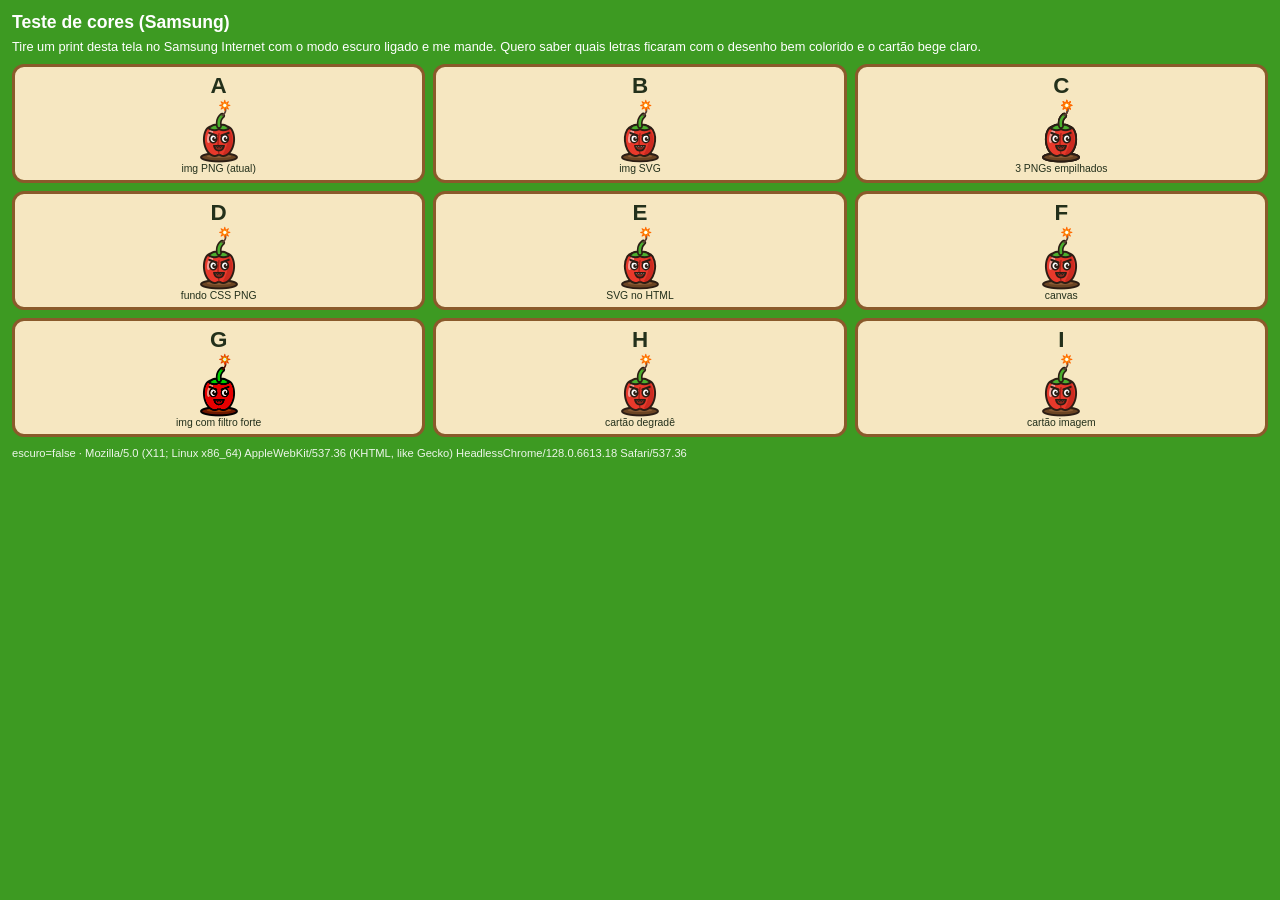
==== teste-cores.html @ 4654dca6 "Página temporária teste-cores.html pra descobrir o que o modo escuro do Samsung Internet não estraga" ====
<!doctype html>
<html lang="pt-BR">
<head>
<meta charset="utf-8">
<meta name="viewport" content="width=device-width, initial-scale=1">
<title>Teste de cores</title>
<!-- Página temporária: descobre qual jeito de desenhar o modo escuro do Samsung Internet não estraga. -->
<style>
  body { margin: 0; padding: 12px; font: 14px "Trebuchet MS", sans-serif; color: #fff; background: #3d9a22; }
  h1 { font-size: 1.1rem; margin: 0 0 6px; }
  p { margin: 0 0 10px; font-size: .8rem; }
  .g { display: grid; grid-template-columns: repeat(3, 1fr); gap: 8px; }
  .c { background: #f6e7c1; color: #23301b; border: 3px solid #8a5a2b; border-radius: 12px; padding: 6px 2px; text-align: center; }
  .c b { display: block; font-size: 1.4rem; }
  .c small { display: block; font-size: .65rem; }
  .s { width: 64px; height: 64px; margin: 0 auto; display: block; position: relative; }
  .s img, .s canvas, .s svg { width: 64px; height: 64px; display: block; }
  .pilha img { position: absolute; inset: 0; }
  .filtro img { filter: contrast(1.6) saturate(1.5) brightness(.9); }
  .bg { background-size: contain; background-repeat: no-repeat; background-position: center; }
  .card-grad { background: linear-gradient(#f6e7c1, #f6e7c1); }
  .card-img { background-color: transparent; background-repeat: repeat; }
  #info { font-size: .7rem; opacity: .9; word-break: break-all; margin-top: 10px; }
</style>
</head>
<body>
<h1>Teste de cores (Samsung)</h1>
<p>Tire um print desta tela no Samsung Internet com o modo escuro ligado e me mande. Quero saber quais letras ficaram com o desenho bem colorido e o cartão bege claro.</p>
<div class="g" id="g"></div>
<div id="info"></div>
<script type="module">
import { urlArte } from './js/arte.js';

const svgUrl = urlArte('u', 'pimentao');
const g = document.getElementById('g');
const carregar = (src) => new Promise((ok) => { const i = new Image(); i.onload = () => ok(i); i.src = src; });
const img = await carregar(svgUrl);
const tela = document.createElement('canvas');
tela.width = tela.height = 256;
tela.getContext('2d').drawImage(img, 0, 0, 256, 256);
const png = tela.toDataURL('image/png');
const bege = (() => { const c = document.createElement('canvas'); c.width = c.height = 4; const x = c.getContext('2d'); x.fillStyle = '#f6e7c1'; x.fillRect(0, 0, 4, 4); return c.toDataURL('image/png'); })();
const svgTexto = decodeURIComponent(svgUrl.split(',')[1]);

const casos = [
  ['A', 'img PNG (atual)', `<div class="s"><img src="${png}"></div>`],
  ['B', 'img SVG', `<div class="s"><img src="${svgUrl}"></div>`],
  ['C', '3 PNGs empilhados', `<div class="s pilha"><img src="${png}"><img src="${png}"><img src="${png}"></div>`],
  ['D', 'fundo CSS PNG', `<div class="s bg" style="background-image:url('${png}')"></div>`],
  ['E', 'SVG no HTML', `<div class="s">${svgTexto}</div>`],
  ['F', 'canvas', `<div class="s" data-canvas></div>`],
  ['G', 'img com filtro forte', `<div class="s filtro"><img src="${png}"></div>`],
  ['H', 'cartão degradê', `<div class="s"><img src="${png}"></div>`, 'card-grad'],
  ['I', 'cartão imagem', `<div class="s"><img src="${png}"></div>`, 'card-img'],
];
for (const [letra, nome, miolo, extra] of casos) {
  const d = document.createElement('div');
  d.className = `c ${extra || ''}`;
  if (extra === 'card-img') d.style.backgroundImage = `url('${bege}')`;
  d.innerHTML = `<b>${letra}</b>${miolo}<small>${nome}</small>`;
  g.append(d);
}
const alvo = g.querySelector('[data-canvas]');
const cv = document.createElement('canvas');
cv.width = cv.height = 128;
cv.getContext('2d').drawImage(tela, 0, 0, 128, 128);
alvo.append(cv);

document.getElementById('info').textContent =
  `escuro=${matchMedia('(prefers-color-scheme: dark)').matches} · ${navigator.userAgent}`;
</script>
</body>
</html>
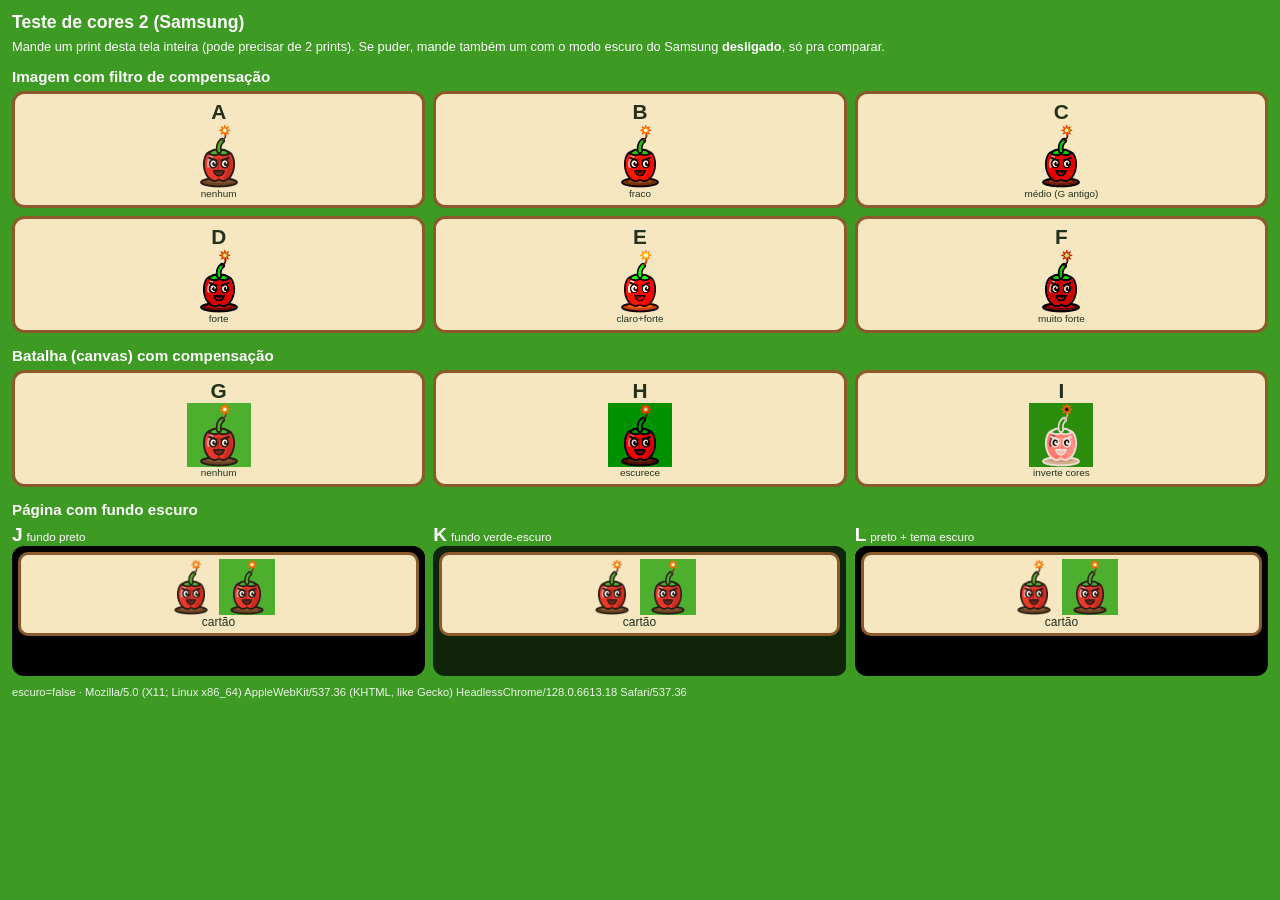
==== commit db4ba384: "Teste de cores 2: doses de filtro e fundo escuro (v0.14.6) Co-Authored-By: Claude Opus 5.5 <noreply@" ====
--- a/teste-cores.html
+++ b/teste-cores.html
@@ -3,68 +3,92 @@
 <head>
 <meta charset="utf-8">
 <meta name="viewport" content="width=device-width, initial-scale=1">
-<title>Teste de cores</title>
-<!-- Página temporária: descobre qual jeito de desenhar o modo escuro do Samsung Internet não estraga. -->
+<title>Teste de cores 2</title>
+<!-- Página temporária: descobre como contornar o modo escuro forçado do Samsung Internet. -->
 <style>
   body { margin: 0; padding: 12px; font: 14px "Trebuchet MS", sans-serif; color: #fff; background: #3d9a22; }
   h1 { font-size: 1.1rem; margin: 0 0 6px; }
-  p { margin: 0 0 10px; font-size: .8rem; }
+  h2 { font-size: .95rem; margin: 14px 0 6px; }
+  p { margin: 0 0 8px; font-size: .8rem; }
   .g { display: grid; grid-template-columns: repeat(3, 1fr); gap: 8px; }
   .c { background: #f6e7c1; color: #23301b; border: 3px solid #8a5a2b; border-radius: 12px; padding: 6px 2px; text-align: center; }
-  .c b { display: block; font-size: 1.4rem; }
-  .c small { display: block; font-size: .65rem; }
-  .s { width: 64px; height: 64px; margin: 0 auto; display: block; position: relative; }
-  .s img, .s canvas, .s svg { width: 64px; height: 64px; display: block; }
-  .pilha img { position: absolute; inset: 0; }
-  .filtro img { filter: contrast(1.6) saturate(1.5) brightness(.9); }
-  .bg { background-size: contain; background-repeat: no-repeat; background-position: center; }
-  .card-grad { background: linear-gradient(#f6e7c1, #f6e7c1); }
-  .card-img { background-color: transparent; background-repeat: repeat; }
+  .c b { display: block; font-size: 1.3rem; }
+  .c small { display: block; font-size: .62rem; }
+  .s { width: 64px; height: 64px; margin: 0 auto; display: block; }
+  .s img, .s canvas { width: 64px; height: 64px; display: block; }
+  iframe { width: 100%; height: 130px; border: 0; border-radius: 12px; display: block; }
   #info { font-size: .7rem; opacity: .9; word-break: break-all; margin-top: 10px; }
 </style>
 </head>
 <body>
-<h1>Teste de cores (Samsung)</h1>
-<p>Tire um print desta tela no Samsung Internet com o modo escuro ligado e me mande. Quero saber quais letras ficaram com o desenho bem colorido e o cartão bege claro.</p>
-<div class="g" id="g"></div>
+<h1>Teste de cores 2 (Samsung)</h1>
+<p>Mande um print desta tela inteira (pode precisar de 2 prints). Se puder, mande também um com o modo escuro do Samsung <b>desligado</b>, só pra comparar.</p>
+<h2>Imagem com filtro de compensação</h2>
+<div class="g" id="g1"></div>
+<h2>Batalha (canvas) com compensação</h2>
+<div class="g" id="g2"></div>
+<h2>Página com fundo escuro</h2>
+<div class="g" id="g3"></div>
 <div id="info"></div>
 <script type="module">
 import { urlArte } from './js/arte.js';
 
-const svgUrl = urlArte('u', 'pimentao');
-const g = document.getElementById('g');
 const carregar = (src) => new Promise((ok) => { const i = new Image(); i.onload = () => ok(i); i.src = src; });
-const img = await carregar(svgUrl);
+const img = await carregar(urlArte('u', 'pimentao'));
 const tela = document.createElement('canvas');
 tela.width = tela.height = 256;
 tela.getContext('2d').drawImage(img, 0, 0, 256, 256);
 const png = tela.toDataURL('image/png');
-const bege = (() => { const c = document.createElement('canvas'); c.width = c.height = 4; const x = c.getContext('2d'); x.fillStyle = '#f6e7c1'; x.fillRect(0, 0, 4, 4); return c.toDataURL('image/png'); })();
-const svgTexto = decodeURIComponent(svgUrl.split(',')[1]);
 
-const casos = [
-  ['A', 'img PNG (atual)', `<div class="s"><img src="${png}"></div>`],
-  ['B', 'img SVG', `<div class="s"><img src="${svgUrl}"></div>`],
-  ['C', '3 PNGs empilhados', `<div class="s pilha"><img src="${png}"><img src="${png}"><img src="${png}"></div>`],
-  ['D', 'fundo CSS PNG', `<div class="s bg" style="background-image:url('${png}')"></div>`],
-  ['E', 'SVG no HTML', `<div class="s">${svgTexto}</div>`],
-  ['F', 'canvas', `<div class="s" data-canvas></div>`],
-  ['G', 'img com filtro forte', `<div class="s filtro"><img src="${png}"></div>`],
-  ['H', 'cartão degradê', `<div class="s"><img src="${png}"></div>`, 'card-grad'],
-  ['I', 'cartão imagem', `<div class="s"><img src="${png}"></div>`, 'card-img'],
+const cartao = (letra, miolo, nome) => `<div class="c"><b>${letra}</b><div class="s">${miolo}</div><small>${nome}</small></div>`;
+
+// 1) <img> com filtros de força diferente
+const filtros = [
+  ['A', 'nenhum', 'none'],
+  ['B', 'fraco', 'contrast(1.3) saturate(1.3)'],
+  ['C', 'médio (G antigo)', 'contrast(1.6) saturate(1.5) brightness(.9)'],
+  ['D', 'forte', 'contrast(2) saturate(1.8) brightness(.85)'],
+  ['E', 'claro+forte', 'brightness(1.35) contrast(1.6) saturate(1.6)'],
+  ['F', 'muito forte', 'contrast(2.6) saturate(2.2) brightness(.8)'],
 ];
-for (const [letra, nome, miolo, extra] of casos) {
+document.getElementById('g1').innerHTML = filtros.map(([l, n, f]) => cartao(l, `<img src="${png}" style="filter:${f}">`, n)).join('');
+
+// 2) canvas (como a batalha) com filtros
+const filtrosCanvas = [
+  ['G', 'nenhum', 'none'],
+  ['H', 'escurece', 'brightness(.75) contrast(1.4) saturate(1.4)'],
+  ['I', 'inverte cores', 'invert(1) hue-rotate(180deg)'],
+];
+document.getElementById('g2').innerHTML = filtrosCanvas.map(([l, n, f]) => cartao(l, `<canvas width="128" height="128" style="filter:${f}"></canvas>`, n)).join('');
+document.querySelectorAll('#g2 canvas').forEach((c) => {
+  const x = c.getContext('2d');
+  x.fillStyle = '#4caf2e';
+  x.fillRect(0, 0, 128, 128);
+  x.drawImage(tela, 0, 0, 128, 128);
+});
+
+// 3) página inteira com fundo escuro (iframe = outra página)
+const pagina = (fundo, meta) => `<!doctype html><html><head><meta charset="utf-8">${meta}
+<style>html,body{margin:0;background:${fundo};font:12px sans-serif;color:#fff;text-align:center}
+.c{background:#f6e7c1;color:#23301b;border:3px solid #8a5a2b;border-radius:10px;margin:6px;padding:4px}
+img,canvas{width:56px;height:56px;vertical-align:middle}</style></head>
+<body><div class="c"><img src="${png}"><canvas width="112" height="112"></canvas><br>cartão</div>
+<script>const c=document.querySelector('canvas').getContext('2d');c.fillStyle='#4caf2e';c.fillRect(0,0,112,112);
+const i=new Image();i.onload=()=>c.drawImage(i,0,0,112,112);i.src=document.querySelector('img').src;<\/script></body></html>`;
+const frames = [
+  ['J', 'fundo preto', pagina('#000', '')],
+  ['K', 'fundo verde-escuro', pagina('#10240a', '')],
+  ['L', 'preto + tema escuro', pagina('#000', '<meta name="color-scheme" content="dark"><style>:root{color-scheme:dark}</style>')],
+];
+const g3 = document.getElementById('g3');
+for (const [l, n, html] of frames) {
   const d = document.createElement('div');
-  d.className = `c ${extra || ''}`;
-  if (extra === 'card-img') d.style.backgroundImage = `url('${bege}')`;
-  d.innerHTML = `<b>${letra}</b>${miolo}<small>${nome}</small>`;
-  g.append(d);
+  d.innerHTML = `<b style="font-size:1.2rem">${l}</b> <small>${n}</small>`;
+  const f = document.createElement('iframe');
+  f.srcdoc = html;
+  d.append(f);
+  g3.append(d);
 }
-const alvo = g.querySelector('[data-canvas]');
-const cv = document.createElement('canvas');
-cv.width = cv.height = 128;
-cv.getContext('2d').drawImage(tela, 0, 0, 128, 128);
-alvo.append(cv);
 
 document.getElementById('info').textContent =
   `escuro=${matchMedia('(prefers-color-scheme: dark)').matches} · ${navigator.userAgent}`;
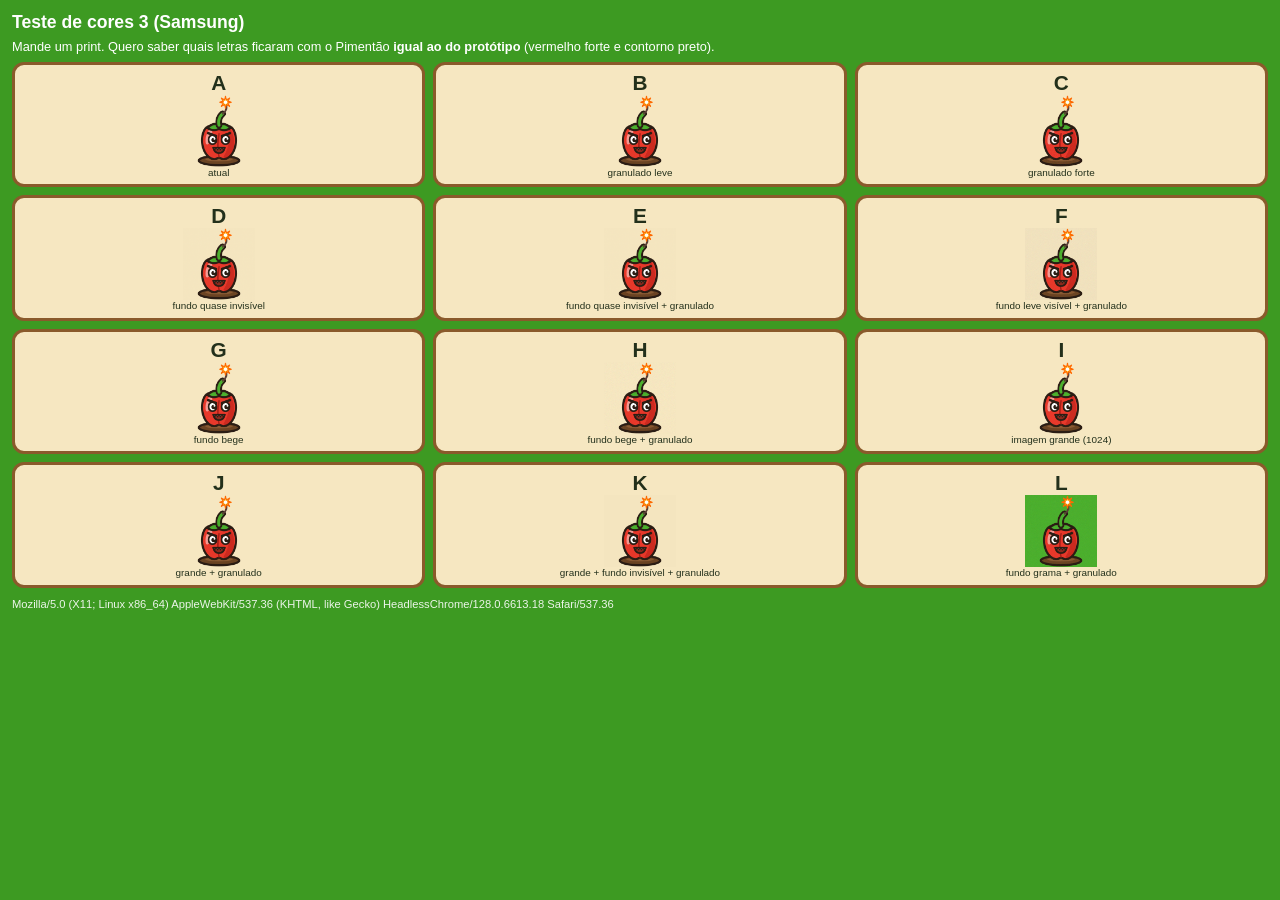
==== commit 68cb5996: "Teste de cores 3: imagens com cara de foto pra escapar do filtro do Samsung (v0.14.9) Co-Authored-By" ====
--- a/teste-cores.html
+++ b/teste-cores.html
@@ -3,95 +3,77 @@
 <head>
 <meta charset="utf-8">
 <meta name="viewport" content="width=device-width, initial-scale=1">
-<title>Teste de cores 2</title>
-<!-- Página temporária: descobre como contornar o modo escuro forçado do Samsung Internet. -->
+<title>Teste de cores 3</title>
+<!-- Página temporária: o modo escuro do navegador só desbota imagens com cara de "ícone"
+     (fundo transparente, poucas cores). Aqui testamos versões com cara de "foto". -->
 <style>
   body { margin: 0; padding: 12px; font: 14px "Trebuchet MS", sans-serif; color: #fff; background: #3d9a22; }
   h1 { font-size: 1.1rem; margin: 0 0 6px; }
-  h2 { font-size: .95rem; margin: 14px 0 6px; }
   p { margin: 0 0 8px; font-size: .8rem; }
   .g { display: grid; grid-template-columns: repeat(3, 1fr); gap: 8px; }
   .c { background: #f6e7c1; color: #23301b; border: 3px solid #8a5a2b; border-radius: 12px; padding: 6px 2px; text-align: center; }
   .c b { display: block; font-size: 1.3rem; }
-  .c small { display: block; font-size: .62rem; }
-  .s { width: 64px; height: 64px; margin: 0 auto; display: block; }
-  .s img, .s canvas { width: 64px; height: 64px; display: block; }
-  iframe { width: 100%; height: 130px; border: 0; border-radius: 12px; display: block; }
+  .c small { display: block; font-size: .62rem; line-height: 1.15; }
+  .c img { width: 72px; height: 72px; display: block; margin: 0 auto; }
   #info { font-size: .7rem; opacity: .9; word-break: break-all; margin-top: 10px; }
 </style>
 </head>
 <body>
-<h1>Teste de cores 2 (Samsung)</h1>
-<p>Mande um print desta tela inteira (pode precisar de 2 prints). Se puder, mande também um com o modo escuro do Samsung <b>desligado</b>, só pra comparar.</p>
-<h2>Imagem com filtro de compensação</h2>
-<div class="g" id="g1"></div>
-<h2>Batalha (canvas) com compensação</h2>
-<div class="g" id="g2"></div>
-<h2>Página com fundo escuro</h2>
-<div class="g" id="g3"></div>
+<h1>Teste de cores 3 (Samsung)</h1>
+<p>Mande um print. Quero saber quais letras ficaram com o Pimentão <b>igual ao do protótipo</b> (vermelho forte e contorno preto).</p>
+<div class="g" id="g"></div>
 <div id="info"></div>
 <script type="module">
 import { urlArte } from './js/arte.js';
 
 const carregar = (src) => new Promise((ok) => { const i = new Image(); i.onload = () => ok(i); i.src = src; });
-const img = await carregar(urlArte('u', 'pimentao'));
-const tela = document.createElement('canvas');
-tela.width = tela.height = 256;
-tela.getContext('2d').drawImage(img, 0, 0, 256, 256);
-const png = tela.toDataURL('image/png');
+const svg = await carregar(urlArte('u', 'pimentao'));
 
-const cartao = (letra, miolo, nome) => `<div class="c"><b>${letra}</b><div class="s">${miolo}</div><small>${nome}</small></div>`;
-
-// 1) <img> com filtros de força diferente
-const filtros = [
-  ['A', 'nenhum', 'none'],
-  ['B', 'fraco', 'contrast(1.3) saturate(1.3)'],
-  ['C', 'médio (G antigo)', 'contrast(1.6) saturate(1.5) brightness(.9)'],
-  ['D', 'forte', 'contrast(2) saturate(1.8) brightness(.85)'],
-  ['E', 'claro+forte', 'brightness(1.35) contrast(1.6) saturate(1.6)'],
-  ['F', 'muito forte', 'contrast(2.6) saturate(2.2) brightness(.8)'],
-];
-document.getElementById('g1').innerHTML = filtros.map(([l, n, f]) => cartao(l, `<img src="${png}" style="filter:${f}">`, n)).join('');
-
-// 2) canvas (como a batalha) com filtros
-const filtrosCanvas = [
-  ['G', 'nenhum', 'none'],
-  ['H', 'escurece', 'brightness(.75) contrast(1.4) saturate(1.4)'],
-  ['I', 'inverte cores', 'invert(1) hue-rotate(180deg)'],
-];
-document.getElementById('g2').innerHTML = filtrosCanvas.map(([l, n, f]) => cartao(l, `<canvas width="128" height="128" style="filter:${f}"></canvas>`, n)).join('');
-document.querySelectorAll('#g2 canvas').forEach((c) => {
+// monta um PNG do desenho com as opções pedidas
+function gerar({ lado = 256, fundo = null, ruido = 0, alfaMin = 0 }) {
+  const c = document.createElement('canvas');
+  c.width = c.height = lado;
   const x = c.getContext('2d');
-  x.fillStyle = '#4caf2e';
-  x.fillRect(0, 0, 128, 128);
-  x.drawImage(tela, 0, 0, 128, 128);
-});
-
-// 3) página inteira com fundo escuro (iframe = outra página)
-const pagina = (fundo, meta) => `<!doctype html><html><head><meta charset="utf-8">${meta}
-<style>html,body{margin:0;background:${fundo};font:12px sans-serif;color:#fff;text-align:center}
-.c{background:#f6e7c1;color:#23301b;border:3px solid #8a5a2b;border-radius:10px;margin:6px;padding:4px}
-img,canvas{width:56px;height:56px;vertical-align:middle}</style></head>
-<body><div class="c"><img src="${png}"><canvas width="112" height="112"></canvas><br>cartão</div>
-<script>const c=document.querySelector('canvas').getContext('2d');c.fillStyle='#4caf2e';c.fillRect(0,0,112,112);
-const i=new Image();i.onload=()=>c.drawImage(i,0,0,112,112);i.src=document.querySelector('img').src;<\/script></body></html>`;
-const frames = [
-  ['J', 'fundo preto', pagina('#000', '')],
-  ['K', 'fundo verde-escuro', pagina('#10240a', '')],
-  ['L', 'preto + tema escuro', pagina('#000', '<meta name="color-scheme" content="dark"><style>:root{color-scheme:dark}</style>')],
-];
-const g3 = document.getElementById('g3');
-for (const [l, n, html] of frames) {
-  const d = document.createElement('div');
-  d.innerHTML = `<b style="font-size:1.2rem">${l}</b> <small>${n}</small>`;
-  const f = document.createElement('iframe');
-  f.srcdoc = html;
-  d.append(f);
-  g3.append(d);
+  if (fundo) { x.fillStyle = fundo; x.fillRect(0, 0, lado, lado); }
+  x.drawImage(svg, 0, 0, lado, lado);
+  if (ruido || alfaMin) {
+    const d = x.getImageData(0, 0, lado, lado);
+    const p = d.data;
+    for (let i = 0; i < p.length; i += 4) {
+      if (ruido && p[i + 3] > 0) {
+        const n = () => Math.round((Math.random() * 2 - 1) * ruido);
+        p[i] = Math.max(0, Math.min(255, p[i] + n()));
+        p[i + 1] = Math.max(0, Math.min(255, p[i + 1] + n()));
+        p[i + 2] = Math.max(0, Math.min(255, p[i + 2] + n()));
+      }
+      if (alfaMin && p[i + 3] < alfaMin) {
+        // pixel quase invisível com cor aleatória, pra imagem não parecer "transparente"
+        p[i] = Math.random() * 255; p[i + 1] = Math.random() * 255; p[i + 2] = Math.random() * 255;
+        p[i + 3] = alfaMin;
+      }
+    }
+    x.putImageData(d, 0, 0);
+  }
+  return c.toDataURL('image/png');
 }
 
-document.getElementById('info').textContent =
-  `escuro=${matchMedia('(prefers-color-scheme: dark)').matches} · ${navigator.userAgent}`;
+const casos = [
+  ['A', 'atual', {}],
+  ['B', 'granulado leve', { ruido: 4 }],
+  ['C', 'granulado forte', { ruido: 12 }],
+  ['D', 'fundo quase invisível', { alfaMin: 2 }],
+  ['E', 'fundo quase invisível + granulado', { alfaMin: 2, ruido: 6 }],
+  ['F', 'fundo leve visível + granulado', { alfaMin: 10, ruido: 6 }],
+  ['G', 'fundo bege', { fundo: '#f6e7c1' }],
+  ['H', 'fundo bege + granulado', { fundo: '#f6e7c1', ruido: 6 }],
+  ['I', 'imagem grande (1024)', { lado: 1024 }],
+  ['J', 'grande + granulado', { lado: 1024, ruido: 6 }],
+  ['K', 'grande + fundo invisível + granulado', { lado: 1024, alfaMin: 2, ruido: 6 }],
+  ['L', 'fundo grama + granulado', { fundo: '#4caf2e', ruido: 6 }],
+];
+document.getElementById('g').innerHTML = casos
+  .map(([l, n, o]) => `<div class="c"><b>${l}</b><img src="${gerar(o)}" alt=""><small>${n}</small></div>`).join('');
+document.getElementById('info').textContent = navigator.userAgent;
 </script>
 </body>
 </html>
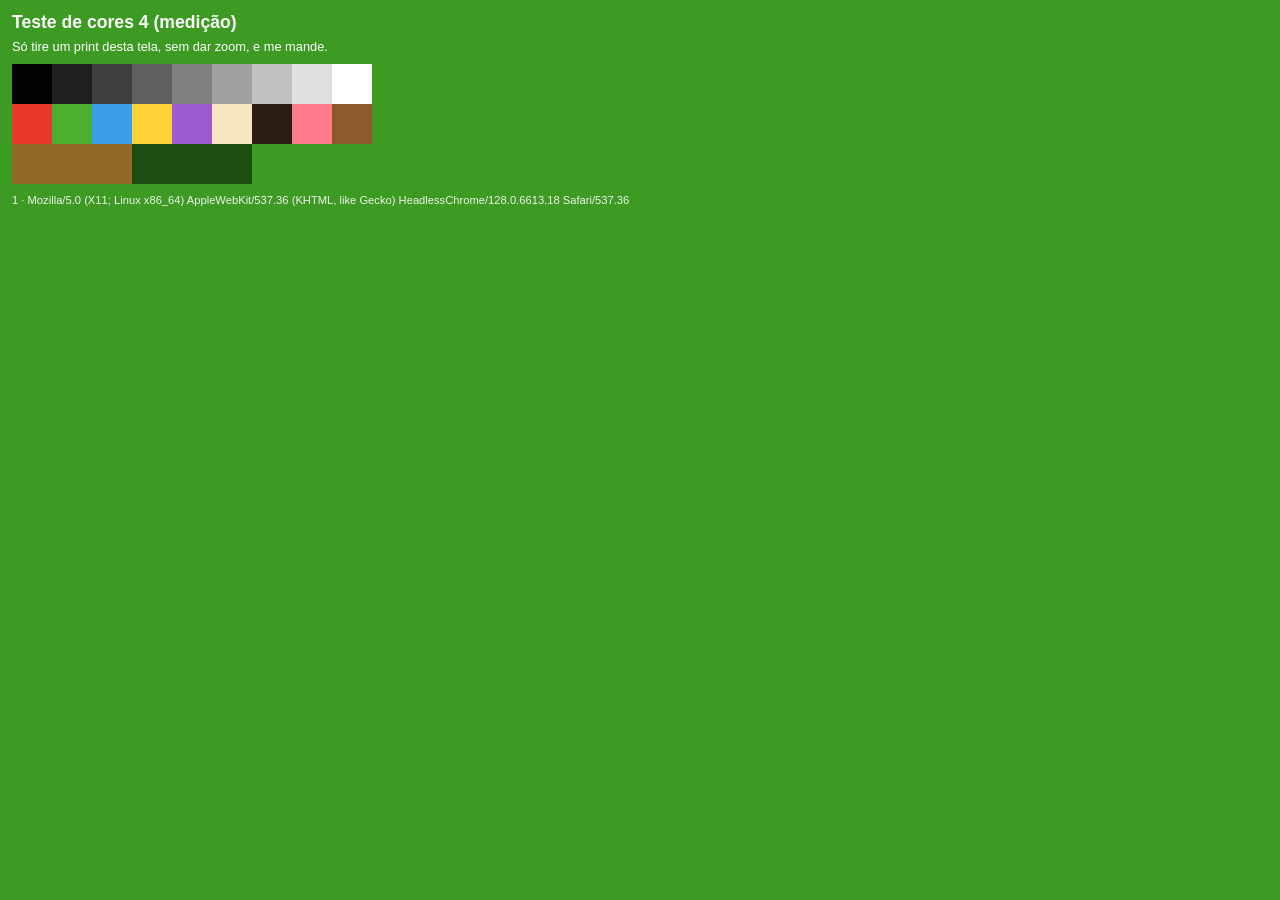
==== commit fda1ca09: "Teste de cores 4: medição das cores pro filtro de correção do Samsung (v0.14.10) Co-Authored-By: Cla" ====
--- a/teste-cores.html
+++ b/teste-cores.html
@@ -3,77 +3,42 @@
 <head>
 <meta charset="utf-8">
 <meta name="viewport" content="width=device-width, initial-scale=1">
-<title>Teste de cores 3</title>
-<!-- Página temporária: o modo escuro do navegador só desbota imagens com cara de "ícone"
-     (fundo transparente, poucas cores). Aqui testamos versões com cara de "foto". -->
+<title>Teste de cores 4</title>
+<!-- Página temporária: mede como o Samsung Internet muda as cores das imagens,
+     pra montar um filtro que desfaz a mudança com precisão. -->
 <style>
   body { margin: 0; padding: 12px; font: 14px "Trebuchet MS", sans-serif; color: #fff; background: #3d9a22; }
   h1 { font-size: 1.1rem; margin: 0 0 6px; }
-  p { margin: 0 0 8px; font-size: .8rem; }
-  .g { display: grid; grid-template-columns: repeat(3, 1fr); gap: 8px; }
-  .c { background: #f6e7c1; color: #23301b; border: 3px solid #8a5a2b; border-radius: 12px; padding: 6px 2px; text-align: center; }
-  .c b { display: block; font-size: 1.3rem; }
-  .c small { display: block; font-size: .62rem; line-height: 1.15; }
-  .c img { width: 72px; height: 72px; display: block; margin: 0 auto; }
+  p { margin: 0 0 10px; font-size: .8rem; }
+  img { display: block; width: 360px; height: 120px; image-rendering: pixelated; }
   #info { font-size: .7rem; opacity: .9; word-break: break-all; margin-top: 10px; }
 </style>
 </head>
 <body>
-<h1>Teste de cores 3 (Samsung)</h1>
-<p>Mande um print. Quero saber quais letras ficaram com o Pimentão <b>igual ao do protótipo</b> (vermelho forte e contorno preto).</p>
-<div class="g" id="g"></div>
+<h1>Teste de cores 4 (medição)</h1>
+<p>Só tire um print desta tela, sem dar zoom, e me mande.</p>
+<img id="amostra" alt="">
 <div id="info"></div>
-<script type="module">
-import { urlArte } from './js/arte.js';
-
-const carregar = (src) => new Promise((ok) => { const i = new Image(); i.onload = () => ok(i); i.src = src; });
-const svg = await carregar(urlArte('u', 'pimentao'));
-
-// monta um PNG do desenho com as opções pedidas
-function gerar({ lado = 256, fundo = null, ruido = 0, alfaMin = 0 }) {
-  const c = document.createElement('canvas');
-  c.width = c.height = lado;
-  const x = c.getContext('2d');
-  if (fundo) { x.fillStyle = fundo; x.fillRect(0, 0, lado, lado); }
-  x.drawImage(svg, 0, 0, lado, lado);
-  if (ruido || alfaMin) {
-    const d = x.getImageData(0, 0, lado, lado);
-    const p = d.data;
-    for (let i = 0; i < p.length; i += 4) {
-      if (ruido && p[i + 3] > 0) {
-        const n = () => Math.round((Math.random() * 2 - 1) * ruido);
-        p[i] = Math.max(0, Math.min(255, p[i] + n()));
-        p[i + 1] = Math.max(0, Math.min(255, p[i + 1] + n()));
-        p[i + 2] = Math.max(0, Math.min(255, p[i + 2] + n()));
-      }
-      if (alfaMin && p[i + 3] < alfaMin) {
-        // pixel quase invisível com cor aleatória, pra imagem não parecer "transparente"
-        p[i] = Math.random() * 255; p[i + 1] = Math.random() * 255; p[i + 2] = Math.random() * 255;
-        p[i + 3] = alfaMin;
-      }
-    }
-    x.putImageData(d, 0, 0);
-  }
-  return c.toDataURL('image/png');
-}
-
-const casos = [
-  ['A', 'atual', {}],
-  ['B', 'granulado leve', { ruido: 4 }],
-  ['C', 'granulado forte', { ruido: 12 }],
-  ['D', 'fundo quase invisível', { alfaMin: 2 }],
-  ['E', 'fundo quase invisível + granulado', { alfaMin: 2, ruido: 6 }],
-  ['F', 'fundo leve visível + granulado', { alfaMin: 10, ruido: 6 }],
-  ['G', 'fundo bege', { fundo: '#f6e7c1' }],
-  ['H', 'fundo bege + granulado', { fundo: '#f6e7c1', ruido: 6 }],
-  ['I', 'imagem grande (1024)', { lado: 1024 }],
-  ['J', 'grande + granulado', { lado: 1024, ruido: 6 }],
-  ['K', 'grande + fundo invisível + granulado', { lado: 1024, alfaMin: 2, ruido: 6 }],
-  ['L', 'fundo grama + granulado', { fundo: '#4caf2e', ruido: 6 }],
+<script>
+// 2 fileiras de 9 quadrados (40x40 cada, em tamanho de tela). Fileira 1: cinzas. Fileira 2: cores do jogo.
+const CORES = [
+  [[0, 0, 0], [32, 32, 32], [64, 64, 64], [96, 96, 96], [128, 128, 128], [160, 160, 160], [192, 192, 192], [224, 224, 224], [255, 255, 255]],
+  [[232, 57, 43], [76, 175, 46], [58, 158, 230], [255, 210, 58], [155, 91, 209], [246, 231, 193], [43, 29, 20], [255, 122, 138], [138, 90, 43]],
 ];
-document.getElementById('g').innerHTML = casos
-  .map(([l, n, o]) => `<div class="c"><b>${l}</b><img src="${gerar(o)}" alt=""><small>${n}</small></div>`).join('');
-document.getElementById('info').textContent = navigator.userAgent;
+const c = document.createElement('canvas');
+c.width = 360; c.height = 120;
+const x = c.getContext('2d');
+x.fillStyle = '#ff00ff'; x.fillRect(0, 0, 360, 120);
+CORES.forEach((linha, j) => linha.forEach(([r, g, b], i) => {
+  x.fillStyle = `rgb(${r},${g},${b})`;
+  x.fillRect(i * 40, j * 40, 40, 40);
+}));
+// faixa de referência transparente embaixo (pra ver o que ele faz com transparência)
+x.clearRect(0, 80, 360, 40);
+x.fillStyle = 'rgba(232,57,43,.5)'; x.fillRect(0, 80, 120, 40);
+x.fillStyle = 'rgba(0,0,0,.5)'; x.fillRect(120, 80, 120, 40);
+document.getElementById('amostra').src = c.toDataURL('image/png');
+document.getElementById('info').textContent = `${window.devicePixelRatio} · ${navigator.userAgent}`;
 </script>
 </body>
 </html>
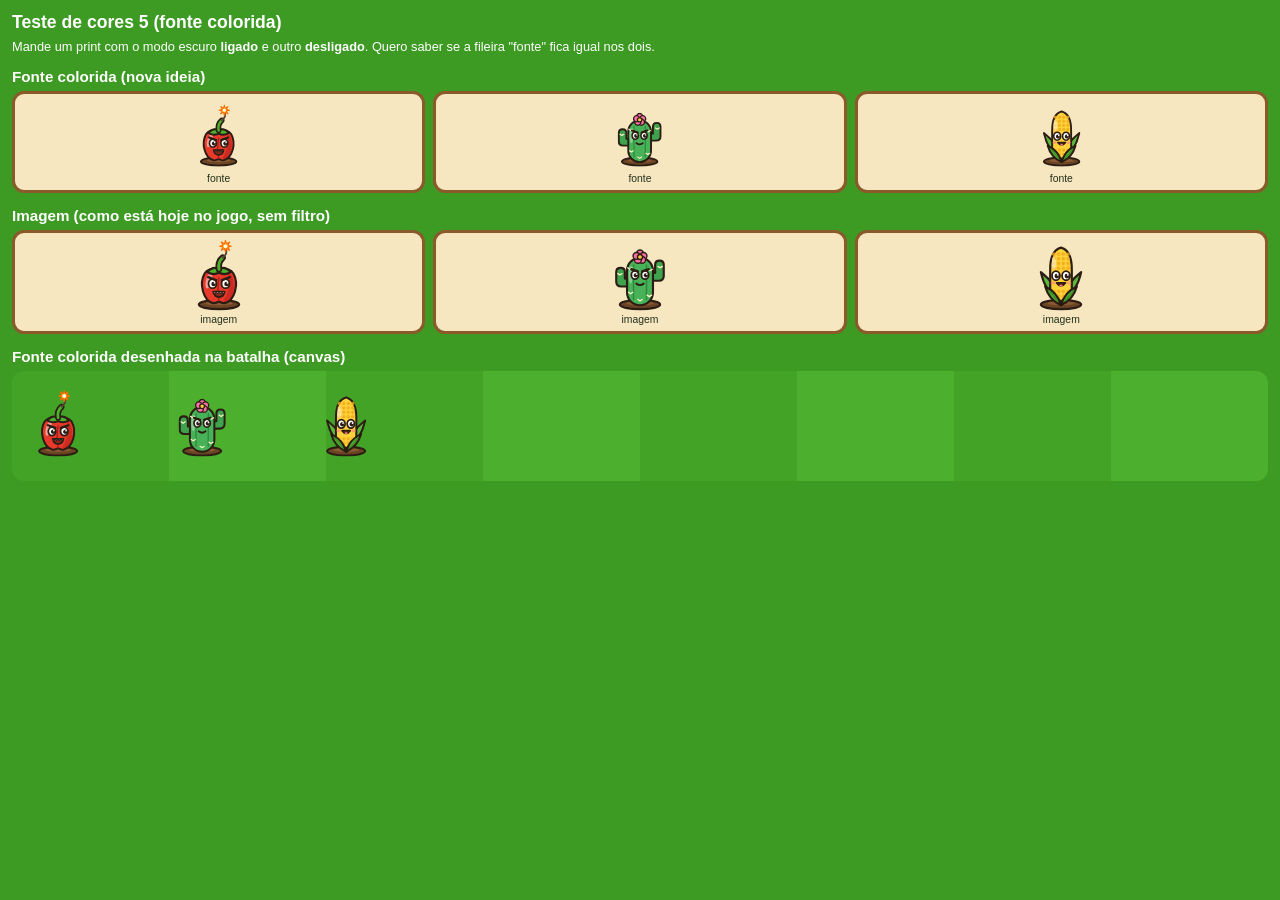
==== commit a86fc21c: "Teste de cores 5: arte como fonte colorida (v0.14.11) Co-Authored-By: Claude Opus 5.5 <noreply@anthr" ====
--- a/teste-cores.html
+++ b/teste-cores.html
@@ -3,42 +3,55 @@
 <head>
 <meta charset="utf-8">
 <meta name="viewport" content="width=device-width, initial-scale=1">
-<title>Teste de cores 4</title>
-<!-- Página temporária: mede como o Samsung Internet muda as cores das imagens,
-     pra montar um filtro que desfaz a mudança com precisão. -->
+<title>Teste de cores 5</title>
+<!-- Página temporária: a arte como fonte colorida (igual emoji) escapa do modo escuro do Samsung? -->
 <style>
+  @font-face { font-family: HortaArteTeste; src: url('art/teste-cor.woff2') format('woff2'); font-display: block; }
   body { margin: 0; padding: 12px; font: 14px "Trebuchet MS", sans-serif; color: #fff; background: #3d9a22; }
   h1 { font-size: 1.1rem; margin: 0 0 6px; }
-  p { margin: 0 0 10px; font-size: .8rem; }
-  img { display: block; width: 360px; height: 120px; image-rendering: pixelated; }
-  #info { font-size: .7rem; opacity: .9; word-break: break-all; margin-top: 10px; }
+  h2 { font-size: .95rem; margin: 14px 0 6px; }
+  p { margin: 0 0 8px; font-size: .8rem; }
+  .linha { display: flex; gap: 8px; align-items: center; }
+  .c { background: #f6e7c1; color: #23301b; border: 3px solid #8a5a2b; border-radius: 12px; padding: 6px; text-align: center; flex: 1; }
+  .c small { display: block; font-size: .65rem; }
+  .fonte { display: block; font-family: HortaArteTeste; font-size: 54px; line-height: 1.35; color: #000; }
+  .c img { width: 72px; height: 72px; }
+  canvas { width: 100%; height: 110px; border-radius: 12px; display: block; }
 </style>
 </head>
 <body>
-<h1>Teste de cores 4 (medição)</h1>
-<p>Só tire um print desta tela, sem dar zoom, e me mande.</p>
-<img id="amostra" alt="">
-<div id="info"></div>
-<script>
-// 2 fileiras de 9 quadrados (40x40 cada, em tamanho de tela). Fileira 1: cinzas. Fileira 2: cores do jogo.
-const CORES = [
-  [[0, 0, 0], [32, 32, 32], [64, 64, 64], [96, 96, 96], [128, 128, 128], [160, 160, 160], [192, 192, 192], [224, 224, 224], [255, 255, 255]],
-  [[232, 57, 43], [76, 175, 46], [58, 158, 230], [255, 210, 58], [155, 91, 209], [246, 231, 193], [43, 29, 20], [255, 122, 138], [138, 90, 43]],
-];
-const c = document.createElement('canvas');
-c.width = 360; c.height = 120;
-const x = c.getContext('2d');
-x.fillStyle = '#ff00ff'; x.fillRect(0, 0, 360, 120);
-CORES.forEach((linha, j) => linha.forEach(([r, g, b], i) => {
-  x.fillStyle = `rgb(${r},${g},${b})`;
-  x.fillRect(i * 40, j * 40, 40, 40);
-}));
-// faixa de referência transparente embaixo (pra ver o que ele faz com transparência)
-x.clearRect(0, 80, 360, 40);
-x.fillStyle = 'rgba(232,57,43,.5)'; x.fillRect(0, 80, 120, 40);
-x.fillStyle = 'rgba(0,0,0,.5)'; x.fillRect(120, 80, 120, 40);
-document.getElementById('amostra').src = c.toDataURL('image/png');
-document.getElementById('info').textContent = `${window.devicePixelRatio} · ${navigator.userAgent}`;
+<h1>Teste de cores 5 (fonte colorida)</h1>
+<p>Mande um print com o modo escuro <b>ligado</b> e outro <b>desligado</b>. Quero saber se a fileira "fonte" fica igual nos dois.</p>
+<h2>Fonte colorida (nova ideia)</h2>
+<div class="linha">
+  <div class="c"><span class="fonte">&#xE000;</span><small>fonte</small></div>
+  <div class="c"><span class="fonte">&#xE001;</span><small>fonte</small></div>
+  <div class="c"><span class="fonte">&#xE002;</span><small>fonte</small></div>
+</div>
+<h2>Imagem (como está hoje no jogo, sem filtro)</h2>
+<div class="linha" id="imgs"></div>
+<h2>Fonte colorida desenhada na batalha (canvas)</h2>
+<canvas id="cv"></canvas>
+<script type="module">
+import { urlArte } from './js/arte.js';
+document.getElementById('imgs').innerHTML = ['pimentao', 'cacto', 'milho']
+  .map((id) => `<div class="c"><img src="${urlArte('u', id)}" alt=""><small>imagem</small></div>`).join('');
+await document.fonts.load('58px HortaArteTeste');
+const cv = document.getElementById('cv');
+const dpr = window.devicePixelRatio || 1;
+cv.width = cv.clientWidth * dpr;
+cv.height = 110 * dpr;
+const x = cv.getContext('2d');
+x.scale(dpr, dpr);
+const w = cv.clientWidth;
+for (let i = 0; i < 8; i++) for (let j = 0; j < 3; j++) {
+  x.fillStyle = (i + j) % 2 ? '#4caf2e' : '#43a326';
+  x.fillRect(i * w / 8, j * w / 8, w / 8 + 1, w / 8 + 1);
+}
+x.font = '58px HortaArteTeste';
+x.textBaseline = 'middle';
+x.fillStyle = '#000';
+x.fillText('  ', 10, 55);
 </script>
 </body>
 </html>
